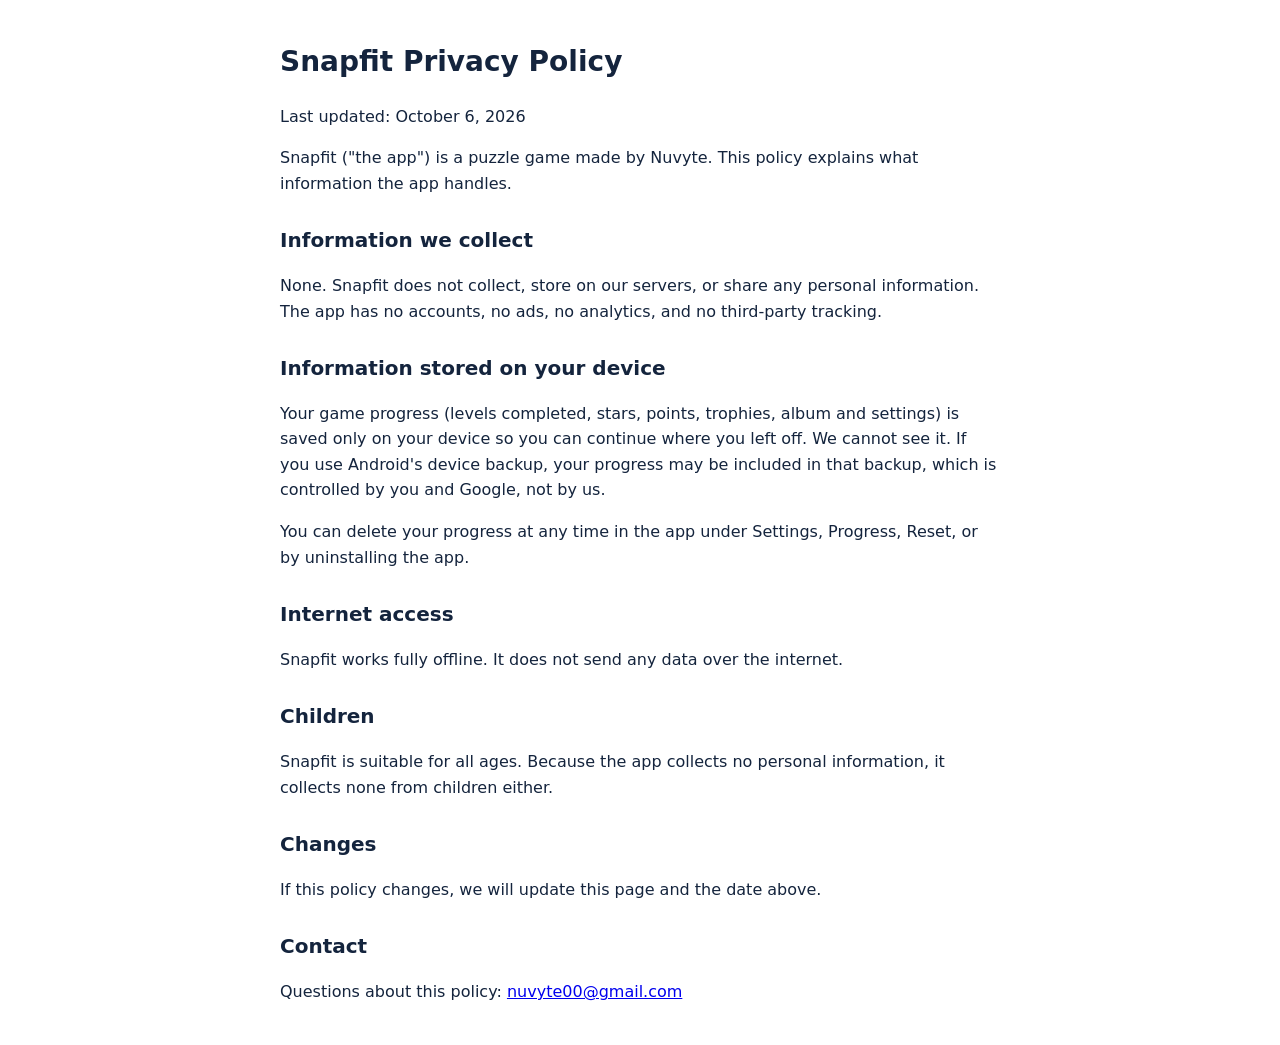
==== privacy-policy.html @ 2ac183a6 "Snapfit site: landing page and privacy policy Co-Authored-By: Claude Opus 5.5 <noreply@anthropic.com" ====
<!doctype html>
<html lang="en"><head><meta charset="utf-8"><meta name="viewport" content="width=device-width, initial-scale=1">
<title>Snapfit Privacy Policy</title>
<style>body{font-family:system-ui,sans-serif;max-width:720px;margin:40px auto;padding:0 20px;line-height:1.6;color:#14243D}h1{font-size:28px}h2{font-size:20px;margin-top:28px}</style></head>
<body>
<h1>Snapfit Privacy Policy</h1>
<p>Last updated: October 6, 2026</p>
<p>Snapfit ("the app") is a puzzle game made by Nuvyte. This policy explains what information the app handles.</p>
<h2>Information we collect</h2>
<p>None. Snapfit does not collect, store on our servers, or share any personal information. The app has no accounts, no ads, no analytics, and no third-party tracking.</p>
<h2>Information stored on your device</h2>
<p>Your game progress (levels completed, stars, points, trophies, album and settings) is saved only on your device so you can continue where you left off. We cannot see it. If you use Android's device backup, your progress may be included in that backup, which is controlled by you and Google, not by us.</p>
<p>You can delete your progress at any time in the app under Settings, Progress, Reset, or by uninstalling the app.</p>
<h2>Internet access</h2>
<p>Snapfit works fully offline. It does not send any data over the internet.</p>
<h2>Children</h2>
<p>Snapfit is suitable for all ages. Because the app collects no personal information, it collects none from children either.</p>
<h2>Changes</h2>
<p>If this policy changes, we will update this page and the date above.</p>
<h2>Contact</h2>
<p>Questions about this policy: <a href="mailto:nuvyte00@gmail.com">nuvyte00@gmail.com</a></p>
</body></html>
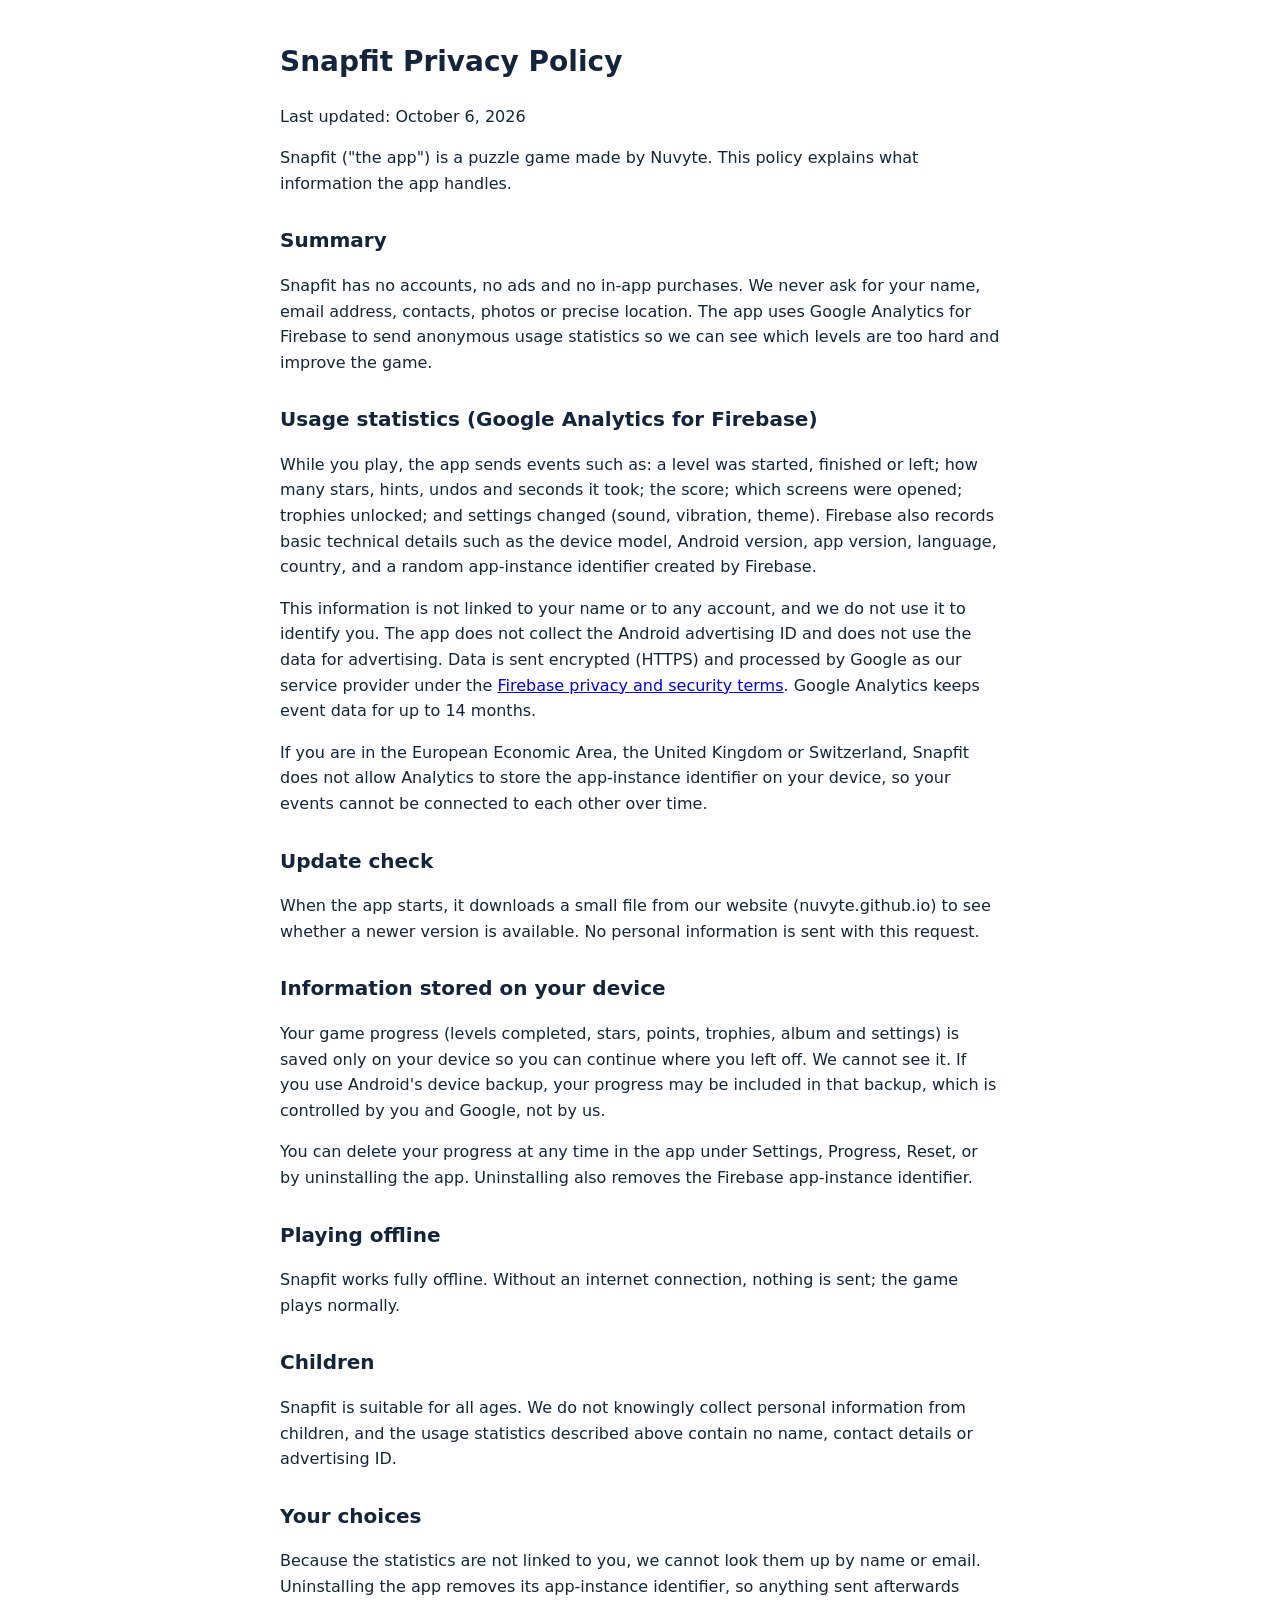
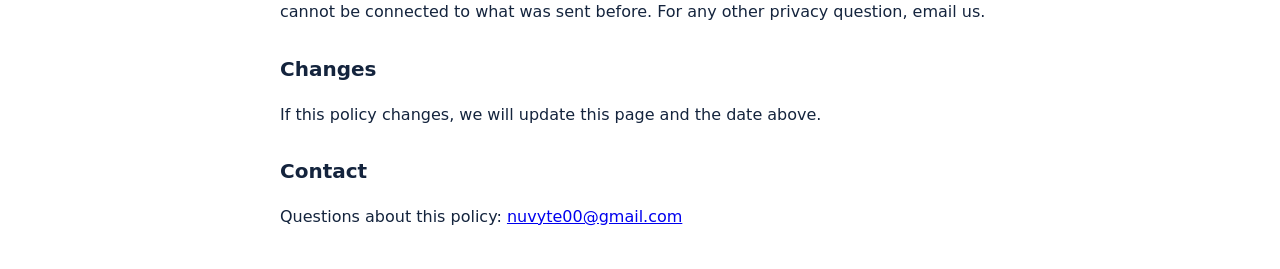
==== commit 23107a38: "Add version.json and update privacy policy for Firebase Analytics Co-Authored-By: Claude Opus 5.5 <n" ====
--- a/privacy-policy.html
+++ b/privacy-policy.html
@@ -6,15 +6,23 @@
 <h1>Snapfit Privacy Policy</h1>
 <p>Last updated: October 6, 2026</p>
 <p>Snapfit ("the app") is a puzzle game made by Nuvyte. This policy explains what information the app handles.</p>
-<h2>Information we collect</h2>
-<p>None. Snapfit does not collect, store on our servers, or share any personal information. The app has no accounts, no ads, no analytics, and no third-party tracking.</p>
+<h2>Summary</h2>
+<p>Snapfit has no accounts, no ads and no in-app purchases. We never ask for your name, email address, contacts, photos or precise location. The app uses Google Analytics for Firebase to send anonymous usage statistics so we can see which levels are too hard and improve the game.</p>
+<h2>Usage statistics (Google Analytics for Firebase)</h2>
+<p>While you play, the app sends events such as: a level was started, finished or left; how many stars, hints, undos and seconds it took; the score; which screens were opened; trophies unlocked; and settings changed (sound, vibration, theme). Firebase also records basic technical details such as the device model, Android version, app version, language, country, and a random app-instance identifier created by Firebase.</p>
+<p>This information is not linked to your name or to any account, and we do not use it to identify you. The app does not collect the Android advertising ID and does not use the data for advertising. Data is sent encrypted (HTTPS) and processed by Google as our service provider under the <a href="https://firebase.google.com/support/privacy">Firebase privacy and security terms</a>. Google Analytics keeps event data for up to 14 months.</p>
+<p>If you are in the European Economic Area, the United Kingdom or Switzerland, Snapfit does not allow Analytics to store the app-instance identifier on your device, so your events cannot be connected to each other over time.</p>
+<h2>Update check</h2>
+<p>When the app starts, it downloads a small file from our website (nuvyte.github.io) to see whether a newer version is available. No personal information is sent with this request.</p>
 <h2>Information stored on your device</h2>
 <p>Your game progress (levels completed, stars, points, trophies, album and settings) is saved only on your device so you can continue where you left off. We cannot see it. If you use Android's device backup, your progress may be included in that backup, which is controlled by you and Google, not by us.</p>
-<p>You can delete your progress at any time in the app under Settings, Progress, Reset, or by uninstalling the app.</p>
-<h2>Internet access</h2>
-<p>Snapfit works fully offline. It does not send any data over the internet.</p>
+<p>You can delete your progress at any time in the app under Settings, Progress, Reset, or by uninstalling the app. Uninstalling also removes the Firebase app-instance identifier.</p>
+<h2>Playing offline</h2>
+<p>Snapfit works fully offline. Without an internet connection, nothing is sent; the game plays normally.</p>
 <h2>Children</h2>
-<p>Snapfit is suitable for all ages. Because the app collects no personal information, it collects none from children either.</p>
+<p>Snapfit is suitable for all ages. We do not knowingly collect personal information from children, and the usage statistics described above contain no name, contact details or advertising ID.</p>
+<h2>Your choices</h2>
+<p>Because the statistics are not linked to you, we cannot look them up by name or email. Uninstalling the app removes its app-instance identifier, so anything sent afterwards cannot be connected to what was sent before. For any other privacy question, email us.</p>
 <h2>Changes</h2>
 <p>If this policy changes, we will update this page and the date above.</p>
 <h2>Contact</h2>
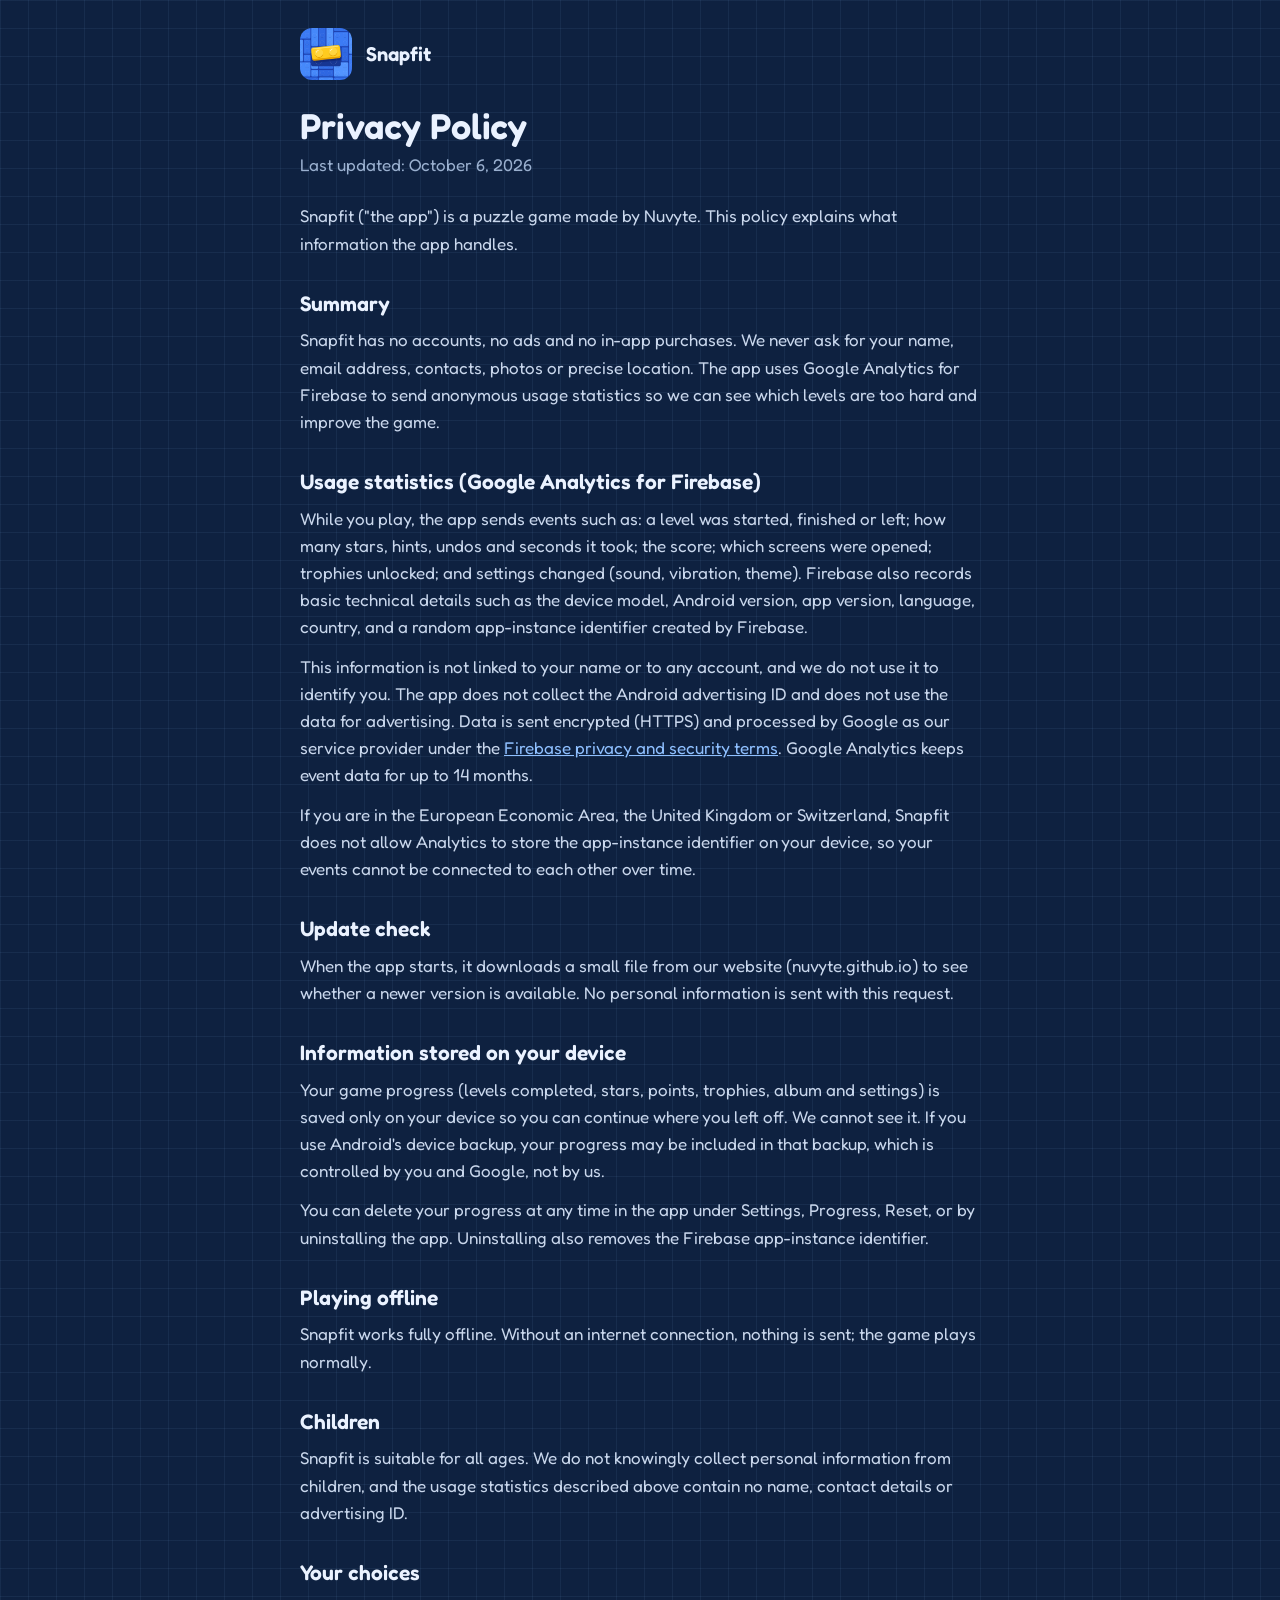
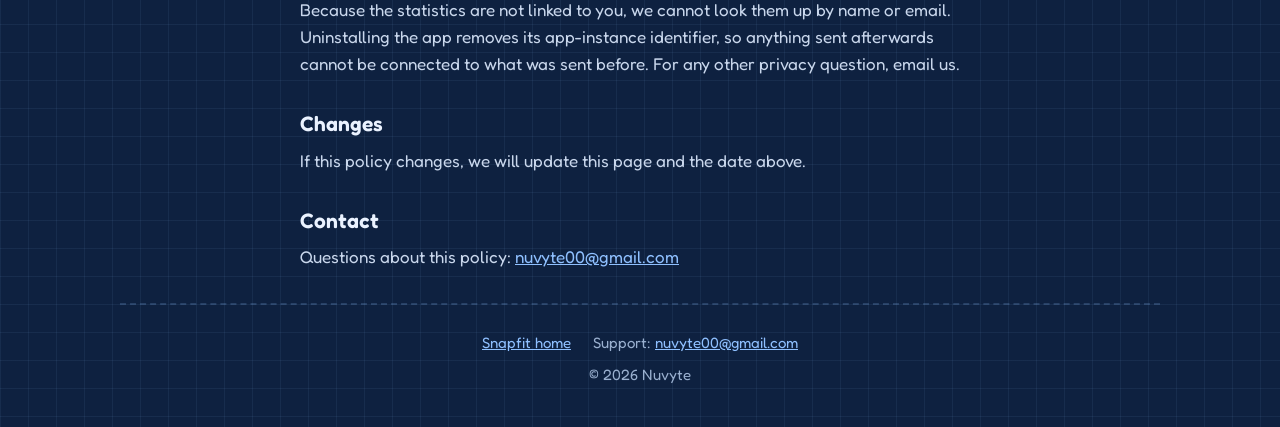
==== commit 89a3c4b1: "Redesign site to match the game: brick logo, screenshots, features; restyle privacy page Co-Authored" ====
--- a/privacy-policy.html
+++ b/privacy-policy.html
@@ -1,10 +1,17 @@
 <!doctype html>
 <html lang="en"><head><meta charset="utf-8"><meta name="viewport" content="width=device-width, initial-scale=1">
 <title>Snapfit Privacy Policy</title>
-<style>body{font-family:system-ui,sans-serif;max-width:720px;margin:40px auto;padding:0 20px;line-height:1.6;color:#14243D}h1{font-size:28px}h2{font-size:20px;margin-top:28px}</style></head>
+<meta name="theme-color" content="#0E2140">
+<link rel="icon" type="image/png" sizes="32x32" href="img/favicon-32.png">
+<link rel="preconnect" href="https://fonts.googleapis.com">
+<link rel="preconnect" href="https://fonts.gstatic.com" crossorigin>
+<link href="https://fonts.googleapis.com/css2?family=Fredoka:wght@400;500;600;700&display=swap" rel="stylesheet">
+<link rel="stylesheet" href="style.css"></head>
 <body>
-<h1>Snapfit Privacy Policy</h1>
-<p>Last updated: October 6, 2026</p>
+<main class="doc wrap">
+<header><a href="./"><img src="img/icon-192.png" alt=""></a><a href="./">Snapfit</a></header>
+<h1>Privacy Policy</h1>
+<p class="date">Last updated: October 6, 2026</p>
 <p>Snapfit ("the app") is a puzzle game made by Nuvyte. This policy explains what information the app handles.</p>
 <h2>Summary</h2>
 <p>Snapfit has no accounts, no ads and no in-app purchases. We never ask for your name, email address, contacts, photos or precise location. The app uses Google Analytics for Firebase to send anonymous usage statistics so we can see which levels are too hard and improve the game.</p>
@@ -27,4 +34,6 @@
 <p>If this policy changes, we will update this page and the date above.</p>
 <h2>Contact</h2>
 <p>Questions about this policy: <a href="mailto:nuvyte00@gmail.com">nuvyte00@gmail.com</a></p>
+</main>
+<footer class="wrap"><nav><a href="./">Snapfit home</a><span>Support: <a href="mailto:nuvyte00@gmail.com">nuvyte00@gmail.com</a></span></nav>© 2026 Nuvyte</footer>
 </body></html>
--- a/style.css
+++ b/style.css
@@ -0,0 +1,74 @@
+:root{
+  --navy:#0E2140;--navy-2:#152C4E;--edge:rgba(143,192,255,.2);--grid:rgba(143,192,255,.07);
+  --text:#EAF2FF;--muted:#9AB0CF;--ink:#8FC0FF;--gold:#FFC928;--gold-edge:#D9A400;--gold-text:#3D2A00;
+  color-scheme:dark;
+}
+*,*::before,*::after{box-sizing:border-box}
+html{-webkit-text-size-adjust:100%}
+body{margin:0;background:var(--navy);color:var(--text);font:17px/1.6 'Fredoka','Trebuchet MS','Avenir Next',system-ui,sans-serif;
+  background-image:linear-gradient(var(--grid) 1px,transparent 1px),linear-gradient(90deg,var(--grid) 1px,transparent 1px);background-size:28px 28px}
+a{color:var(--ink)}
+.wrap{max-width:1040px;margin:0 auto;padding-inline:20px}
+img{max-width:100%;display:block}
+
+/* brick logo, same as the game's home screen */
+.logo{display:flex;gap:clamp(4px,1.2vw,8px);justify-content:center;margin:0;padding-top:14px;font-size:inherit}
+.logo span{--c:#E8473B;position:relative;width:clamp(38px,10vw,64px);height:clamp(44px,11.5vw,74px);background:var(--c);border-radius:9px;
+  display:grid;place-items:center;color:#fff;font-weight:700;font-size:clamp(26px,7vw,46px);line-height:1;
+  box-shadow:inset 0 -6px 0 rgba(0,0,0,.22);text-shadow:0 2px 0 rgba(0,0,0,.18)}
+.logo span::before{content:"";position:absolute;top:-10px;left:20%;width:60%;height:11px;border-radius:4px 4px 0 0;background:var(--c);
+  box-shadow:inset 0 -3px 0 rgba(0,0,0,.15),inset 0 3px 0 rgba(255,255,255,.25)}
+.logo span:nth-child(2){--c:#FFC928;color:#5A4100}.logo span:nth-child(3){--c:#2F80ED}.logo span:nth-child(4){--c:#27AE60}
+.logo span:nth-child(5){--c:#FF8A1F}.logo span:nth-child(6){--c:#9B5DE5}.logo span:nth-child(7){--c:#14B8A6}
+@media (prefers-reduced-motion:no-preference){.logo span{animation:drop .5s cubic-bezier(.3,1.5,.6,1) both}
+  .logo span:nth-child(2){animation-delay:.07s}.logo span:nth-child(3){animation-delay:.14s}.logo span:nth-child(4){animation-delay:.21s}
+  .logo span:nth-child(5){animation-delay:.28s}.logo span:nth-child(6){animation-delay:.35s}.logo span:nth-child(7){animation-delay:.42s}
+  @keyframes drop{from{transform:translateY(-80px);opacity:0}to{transform:none;opacity:1}}}
+
+/* hero */
+.hero{text-align:center;padding-block:56px 36px}
+.app-icon{width:96px;height:96px;border-radius:22px;margin:0 auto 26px;box-shadow:0 10px 30px rgba(0,0,0,.35)}
+.tagline{font-size:clamp(26px,5vw,40px);font-weight:600;line-height:1.2;margin:26px 0 10px}
+.tagline em{font-style:normal;color:var(--gold)}
+.sub{color:var(--muted);margin:0 auto 28px;max-width:34ch}
+.cta{position:relative;display:inline-flex;align-items:center;gap:12px;background:var(--gold);color:var(--gold-text);text-decoration:none;
+  font-weight:600;font-size:20px;padding:15px 30px;border-radius:12px;box-shadow:inset 0 -6px 0 var(--gold-edge);margin-top:8px}
+.cta::before{content:"";position:absolute;top:-8px;left:22%;width:56%;height:9px;
+  background:radial-gradient(ellipse 11px 9px at 50% 100%,var(--gold) 98%,transparent 100%) 0 0/25% 100% repeat-x}
+.cta:active{transform:translateY(3px);box-shadow:inset 0 -3px 0 var(--gold-edge)}
+.cta svg{width:22px;height:22px;flex:none}
+.facts{display:flex;flex-wrap:wrap;justify-content:center;gap:8px 10px;list-style:none;padding:0;margin:26px 0 0}
+.facts li{border:2px solid var(--edge);background:var(--navy-2);border-radius:999px;padding:4px 14px;font-size:15px;color:var(--muted)}
+
+/* screenshots */
+.shots{display:flex;gap:16px;overflow-x:auto;scroll-snap-type:x mandatory;padding:10px 20px 22px;margin:0 auto;max-width:1240px;
+  scrollbar-width:thin;scrollbar-color:var(--edge) transparent}
+.shots img{flex:none;width:clamp(200px,58vw,250px);aspect-ratio:9/16;height:auto;border-radius:18px;scroll-snap-align:center;
+  border:2px solid var(--edge);background:var(--navy-2)}
+.hint{text-align:center;color:var(--muted);font-size:14px;margin:0 0 8px}
+
+/* features */
+section h2{font-size:clamp(24px,4vw,30px);font-weight:600;text-align:center;margin:56px 0 24px}
+.grid{display:grid;grid-template-columns:repeat(auto-fit,minmax(min(100%,290px),1fr));gap:14px}
+.card{background:var(--navy-2);border:2px solid var(--edge);border-radius:16px;padding:20px 20px 16px}
+.card h3{display:flex;align-items:center;gap:12px;margin:0 0 6px;font-size:19px;font-weight:600}
+.card p{margin:0;color:var(--muted);font-size:16px}
+.chip{--c:#2F80ED;width:30px;height:24px;border-radius:6px;background:var(--c);flex:none;position:relative;box-shadow:inset 0 -4px 0 rgba(0,0,0,.22)}
+.chip::before,.chip::after{content:"";position:absolute;top:-5px;width:8px;height:6px;border-radius:2px 2px 0 0;background:var(--c)}
+.chip::before{left:5px}.chip::after{right:5px}
+.twists{columns:2 260px;column-gap:28px;margin:0;padding:0 0 0 20px;color:var(--muted)}
+.twists li{margin-bottom:6px;break-inside:avoid}.twists b{color:var(--text);font-weight:500}
+
+/* footer */
+footer{margin-top:64px;border-top:2px dashed var(--edge);padding-block:26px 40px;text-align:center;color:var(--muted);font-size:15px}
+footer nav{display:flex;flex-wrap:wrap;justify-content:center;gap:6px 22px;margin-bottom:8px}
+
+/* privacy page */
+.doc{max-width:720px;margin:0 auto;padding-block:28px 20px}
+.doc header{display:flex;align-items:center;gap:14px;margin-bottom:24px}
+.doc header img{width:52px;height:52px;border-radius:12px}
+.doc header a{text-decoration:none;color:var(--text);font-weight:600;font-size:20px}
+.doc h1{font-size:clamp(28px,5vw,36px);font-weight:600;line-height:1.2;margin:0 0 4px}
+.doc h2{font-size:21px;font-weight:600;margin:30px 0 6px;text-align:left}
+.doc p{color:#C9D7EC;margin:0 0 12px}
+.doc .date{color:var(--muted);margin-bottom:24px}
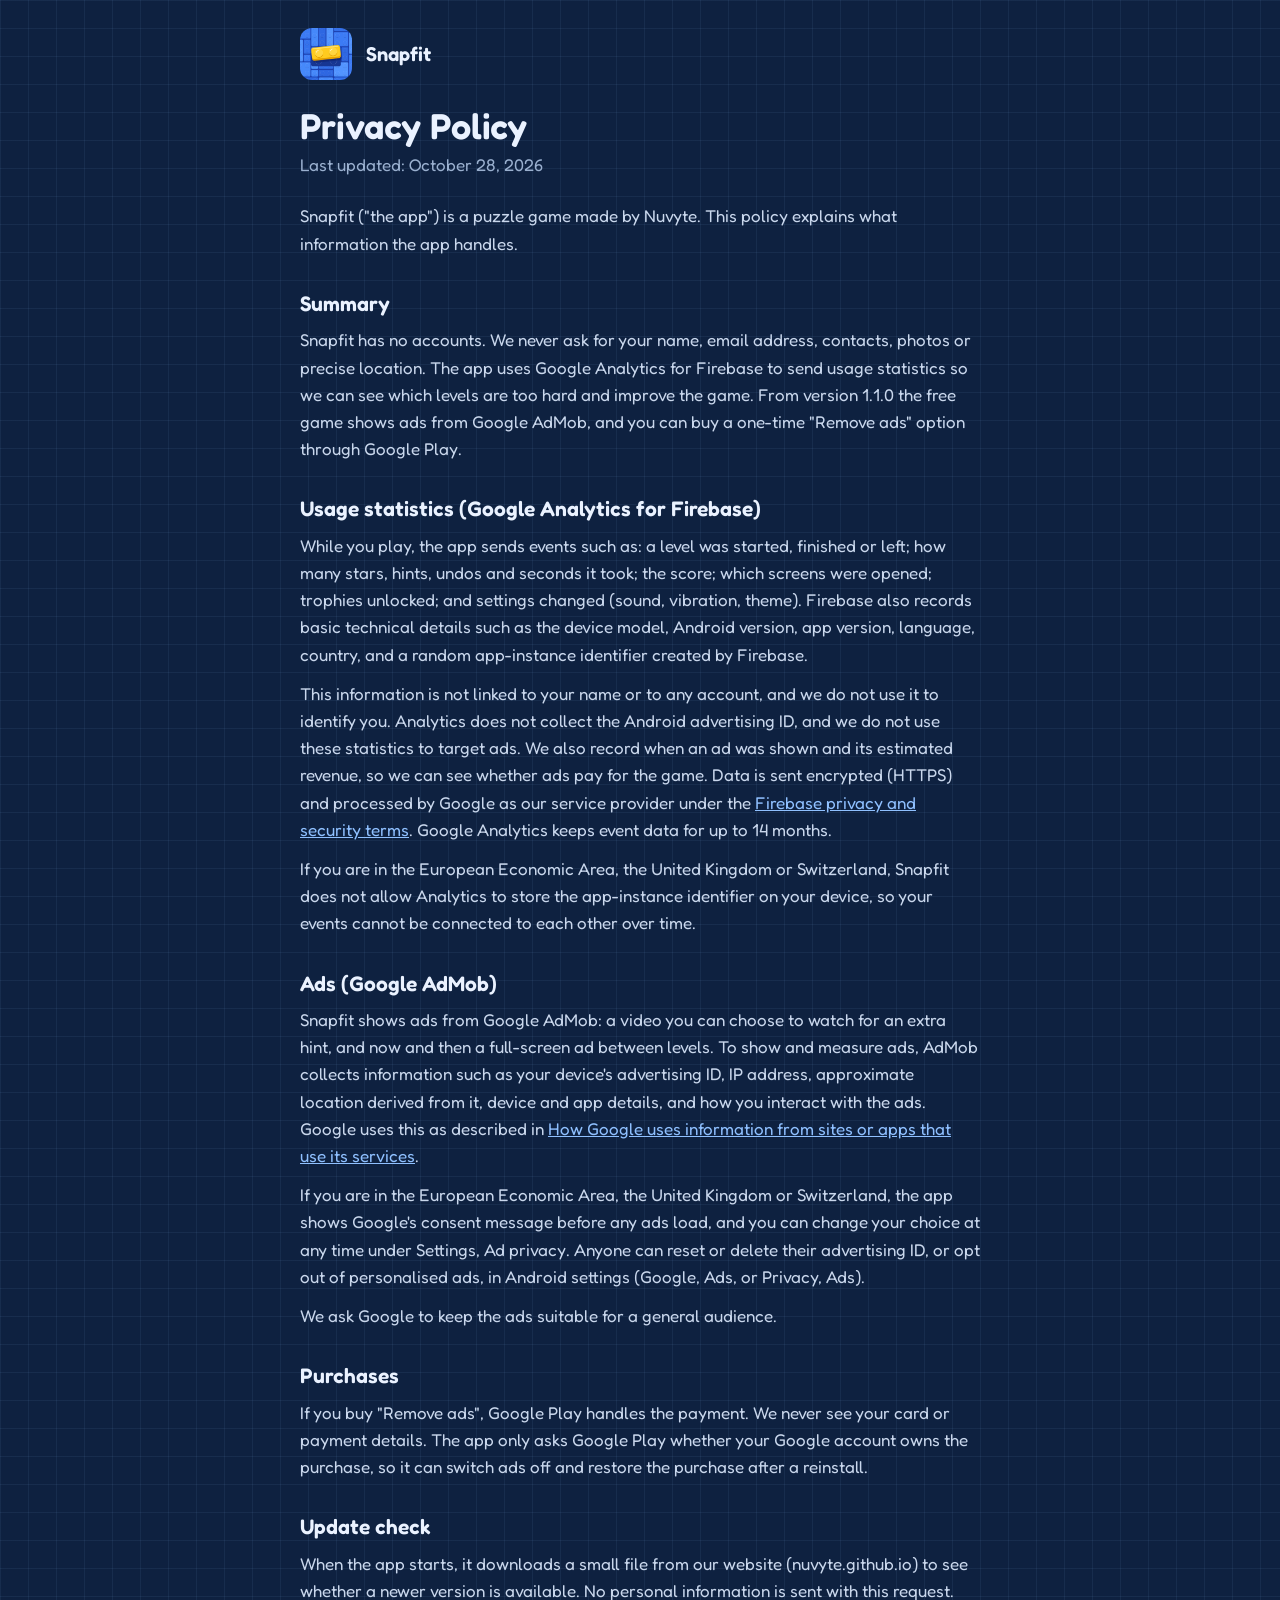
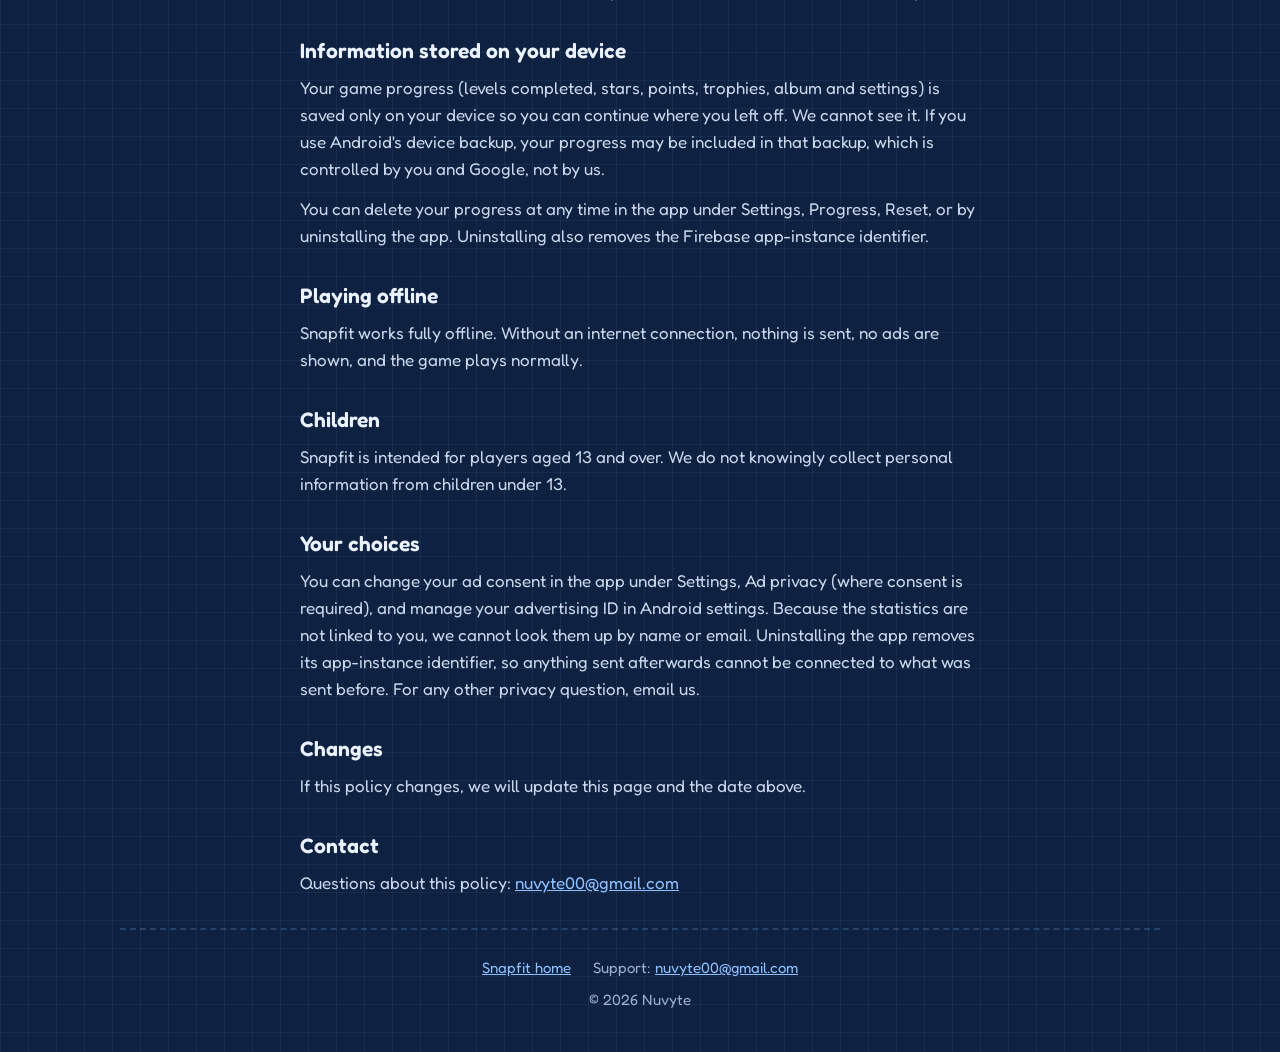
==== commit 9123f4a2: "Free to play with ads: update site copy and privacy policy for AdMob and Remove ads Co-Authored-By: " ====
--- a/privacy-policy.html
+++ b/privacy-policy.html
@@ -11,25 +11,31 @@
 <main class="doc wrap">
 <header><a href="./"><img src="img/icon-192.png" alt=""></a><a href="./">Snapfit</a></header>
 <h1>Privacy Policy</h1>
-<p class="date">Last updated: October 6, 2026</p>
+<p class="date">Last updated: October 28, 2026</p>
 <p>Snapfit ("the app") is a puzzle game made by Nuvyte. This policy explains what information the app handles.</p>
 <h2>Summary</h2>
-<p>Snapfit has no accounts, no ads and no in-app purchases. We never ask for your name, email address, contacts, photos or precise location. The app uses Google Analytics for Firebase to send anonymous usage statistics so we can see which levels are too hard and improve the game.</p>
+<p>Snapfit has no accounts. We never ask for your name, email address, contacts, photos or precise location. The app uses Google Analytics for Firebase to send usage statistics so we can see which levels are too hard and improve the game. From version 1.1.0 the free game shows ads from Google AdMob, and you can buy a one-time "Remove ads" option through Google Play.</p>
 <h2>Usage statistics (Google Analytics for Firebase)</h2>
 <p>While you play, the app sends events such as: a level was started, finished or left; how many stars, hints, undos and seconds it took; the score; which screens were opened; trophies unlocked; and settings changed (sound, vibration, theme). Firebase also records basic technical details such as the device model, Android version, app version, language, country, and a random app-instance identifier created by Firebase.</p>
-<p>This information is not linked to your name or to any account, and we do not use it to identify you. The app does not collect the Android advertising ID and does not use the data for advertising. Data is sent encrypted (HTTPS) and processed by Google as our service provider under the <a href="https://firebase.google.com/support/privacy">Firebase privacy and security terms</a>. Google Analytics keeps event data for up to 14 months.</p>
+<p>This information is not linked to your name or to any account, and we do not use it to identify you. Analytics does not collect the Android advertising ID, and we do not use these statistics to target ads. We also record when an ad was shown and its estimated revenue, so we can see whether ads pay for the game. Data is sent encrypted (HTTPS) and processed by Google as our service provider under the <a href="https://firebase.google.com/support/privacy">Firebase privacy and security terms</a>. Google Analytics keeps event data for up to 14 months.</p>
 <p>If you are in the European Economic Area, the United Kingdom or Switzerland, Snapfit does not allow Analytics to store the app-instance identifier on your device, so your events cannot be connected to each other over time.</p>
+<h2>Ads (Google AdMob)</h2>
+<p>Snapfit shows ads from Google AdMob: a video you can choose to watch for an extra hint, and now and then a full-screen ad between levels. To show and measure ads, AdMob collects information such as your device's advertising ID, IP address, approximate location derived from it, device and app details, and how you interact with the ads. Google uses this as described in <a href="https://policies.google.com/technologies/partner-sites">How Google uses information from sites or apps that use its services</a>.</p>
+<p>If you are in the European Economic Area, the United Kingdom or Switzerland, the app shows Google's consent message before any ads load, and you can change your choice at any time under Settings, Ad privacy. Anyone can reset or delete their advertising ID, or opt out of personalised ads, in Android settings (Google, Ads, or Privacy, Ads).</p>
+<p>We ask Google to keep the ads suitable for a general audience.</p>
+<h2>Purchases</h2>
+<p>If you buy "Remove ads", Google Play handles the payment. We never see your card or payment details. The app only asks Google Play whether your Google account owns the purchase, so it can switch ads off and restore the purchase after a reinstall.</p>
 <h2>Update check</h2>
 <p>When the app starts, it downloads a small file from our website (nuvyte.github.io) to see whether a newer version is available. No personal information is sent with this request.</p>
 <h2>Information stored on your device</h2>
 <p>Your game progress (levels completed, stars, points, trophies, album and settings) is saved only on your device so you can continue where you left off. We cannot see it. If you use Android's device backup, your progress may be included in that backup, which is controlled by you and Google, not by us.</p>
 <p>You can delete your progress at any time in the app under Settings, Progress, Reset, or by uninstalling the app. Uninstalling also removes the Firebase app-instance identifier.</p>
 <h2>Playing offline</h2>
-<p>Snapfit works fully offline. Without an internet connection, nothing is sent; the game plays normally.</p>
+<p>Snapfit works fully offline. Without an internet connection, nothing is sent, no ads are shown, and the game plays normally.</p>
 <h2>Children</h2>
-<p>Snapfit is suitable for all ages. We do not knowingly collect personal information from children, and the usage statistics described above contain no name, contact details or advertising ID.</p>
+<p>Snapfit is intended for players aged 13 and over. We do not knowingly collect personal information from children under 13.</p>
 <h2>Your choices</h2>
-<p>Because the statistics are not linked to you, we cannot look them up by name or email. Uninstalling the app removes its app-instance identifier, so anything sent afterwards cannot be connected to what was sent before. For any other privacy question, email us.</p>
+<p>You can change your ad consent in the app under Settings, Ad privacy (where consent is required), and manage your advertising ID in Android settings. Because the statistics are not linked to you, we cannot look them up by name or email. Uninstalling the app removes its app-instance identifier, so anything sent afterwards cannot be connected to what was sent before. For any other privacy question, email us.</p>
 <h2>Changes</h2>
 <p>If this policy changes, we will update this page and the date above.</p>
 <h2>Contact</h2>
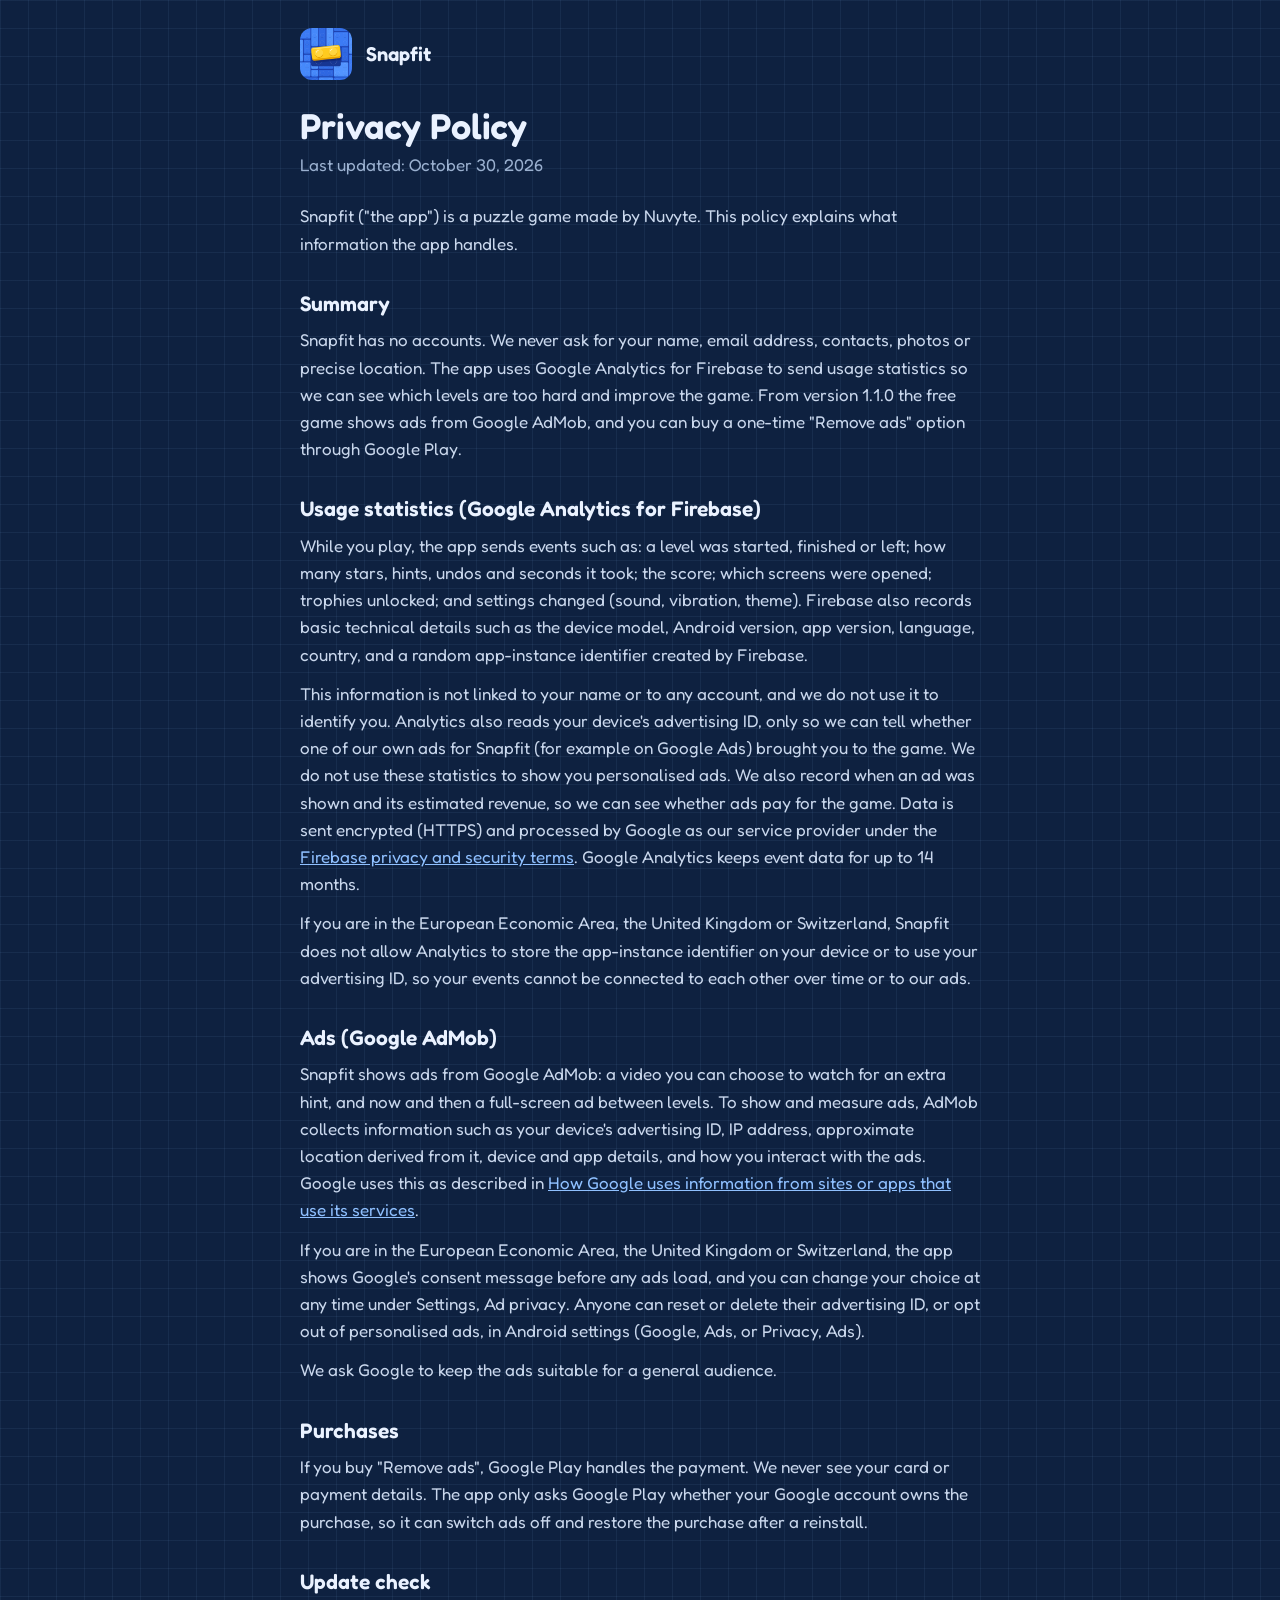
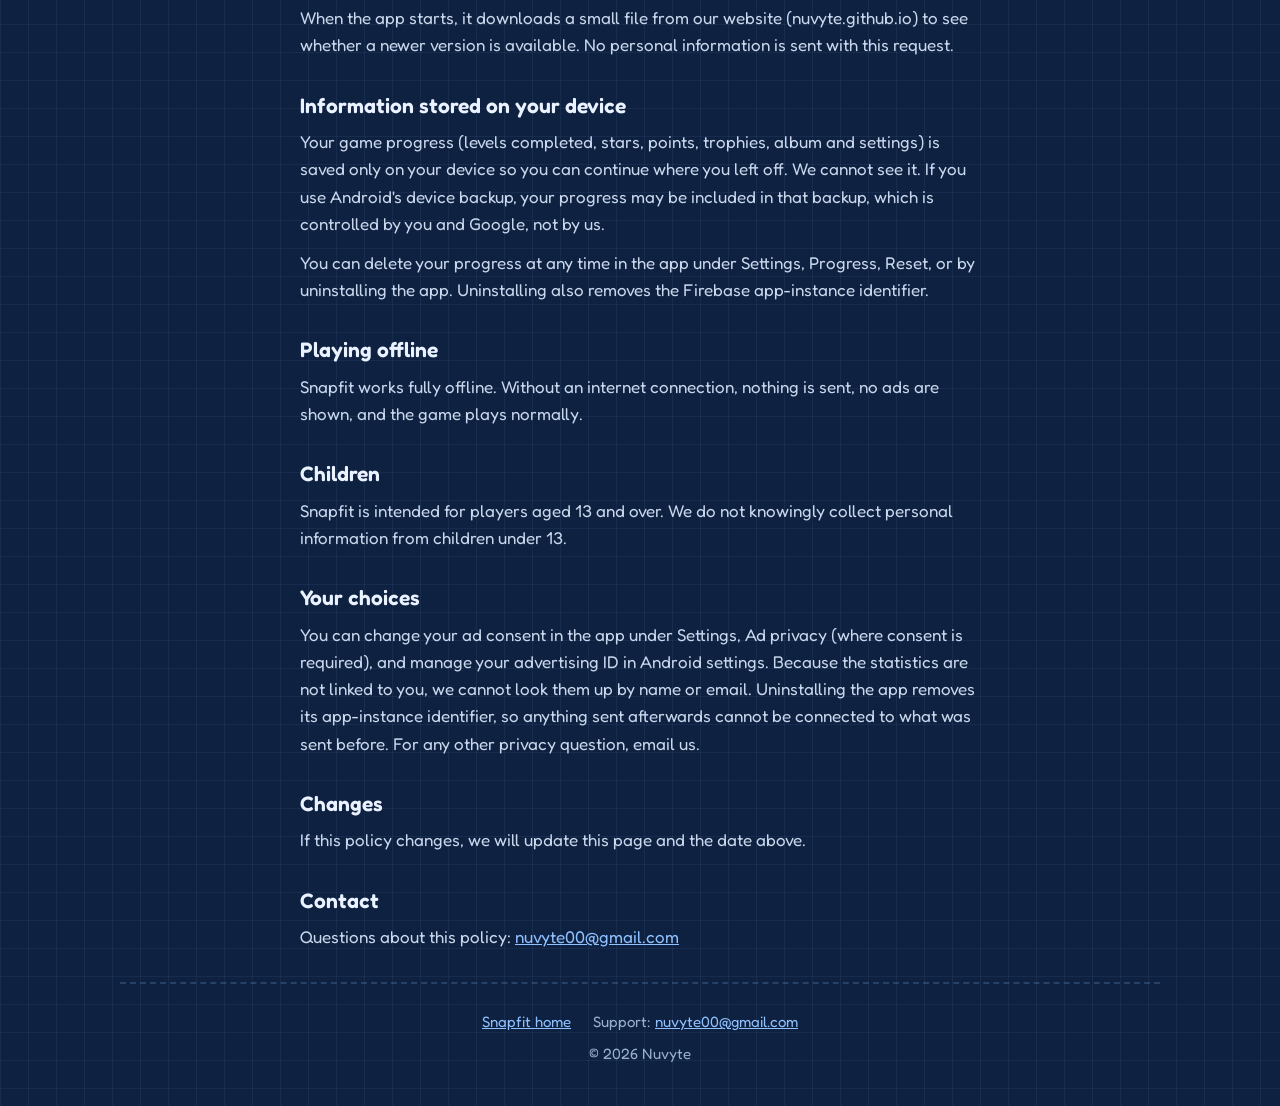
==== commit 618bcb60: "Privacy policy: Analytics now reads the advertising ID to measure our own ad campaigns Co-Authored-B" ====
--- a/privacy-policy.html
+++ b/privacy-policy.html
@@ -11,14 +11,14 @@
 <main class="doc wrap">
 <header><a href="./"><img src="img/icon-192.png" alt=""></a><a href="./">Snapfit</a></header>
 <h1>Privacy Policy</h1>
-<p class="date">Last updated: October 28, 2026</p>
+<p class="date">Last updated: October 30, 2026</p>
 <p>Snapfit ("the app") is a puzzle game made by Nuvyte. This policy explains what information the app handles.</p>
 <h2>Summary</h2>
 <p>Snapfit has no accounts. We never ask for your name, email address, contacts, photos or precise location. The app uses Google Analytics for Firebase to send usage statistics so we can see which levels are too hard and improve the game. From version 1.1.0 the free game shows ads from Google AdMob, and you can buy a one-time "Remove ads" option through Google Play.</p>
 <h2>Usage statistics (Google Analytics for Firebase)</h2>
 <p>While you play, the app sends events such as: a level was started, finished or left; how many stars, hints, undos and seconds it took; the score; which screens were opened; trophies unlocked; and settings changed (sound, vibration, theme). Firebase also records basic technical details such as the device model, Android version, app version, language, country, and a random app-instance identifier created by Firebase.</p>
-<p>This information is not linked to your name or to any account, and we do not use it to identify you. Analytics does not collect the Android advertising ID, and we do not use these statistics to target ads. We also record when an ad was shown and its estimated revenue, so we can see whether ads pay for the game. Data is sent encrypted (HTTPS) and processed by Google as our service provider under the <a href="https://firebase.google.com/support/privacy">Firebase privacy and security terms</a>. Google Analytics keeps event data for up to 14 months.</p>
-<p>If you are in the European Economic Area, the United Kingdom or Switzerland, Snapfit does not allow Analytics to store the app-instance identifier on your device, so your events cannot be connected to each other over time.</p>
+<p>This information is not linked to your name or to any account, and we do not use it to identify you. Analytics also reads your device's advertising ID, only so we can tell whether one of our own ads for Snapfit (for example on Google Ads) brought you to the game. We do not use these statistics to show you personalised ads. We also record when an ad was shown and its estimated revenue, so we can see whether ads pay for the game. Data is sent encrypted (HTTPS) and processed by Google as our service provider under the <a href="https://firebase.google.com/support/privacy">Firebase privacy and security terms</a>. Google Analytics keeps event data for up to 14 months.</p>
+<p>If you are in the European Economic Area, the United Kingdom or Switzerland, Snapfit does not allow Analytics to store the app-instance identifier on your device or to use your advertising ID, so your events cannot be connected to each other over time or to our ads.</p>
 <h2>Ads (Google AdMob)</h2>
 <p>Snapfit shows ads from Google AdMob: a video you can choose to watch for an extra hint, and now and then a full-screen ad between levels. To show and measure ads, AdMob collects information such as your device's advertising ID, IP address, approximate location derived from it, device and app details, and how you interact with the ads. Google uses this as described in <a href="https://policies.google.com/technologies/partner-sites">How Google uses information from sites or apps that use its services</a>.</p>
 <p>If you are in the European Economic Area, the United Kingdom or Switzerland, the app shows Google's consent message before any ads load, and you can change your choice at any time under Settings, Ad privacy. Anyone can reset or delete their advertising ID, or opt out of personalised ads, in Android settings (Google, Ads, or Privacy, Ads).</p>
